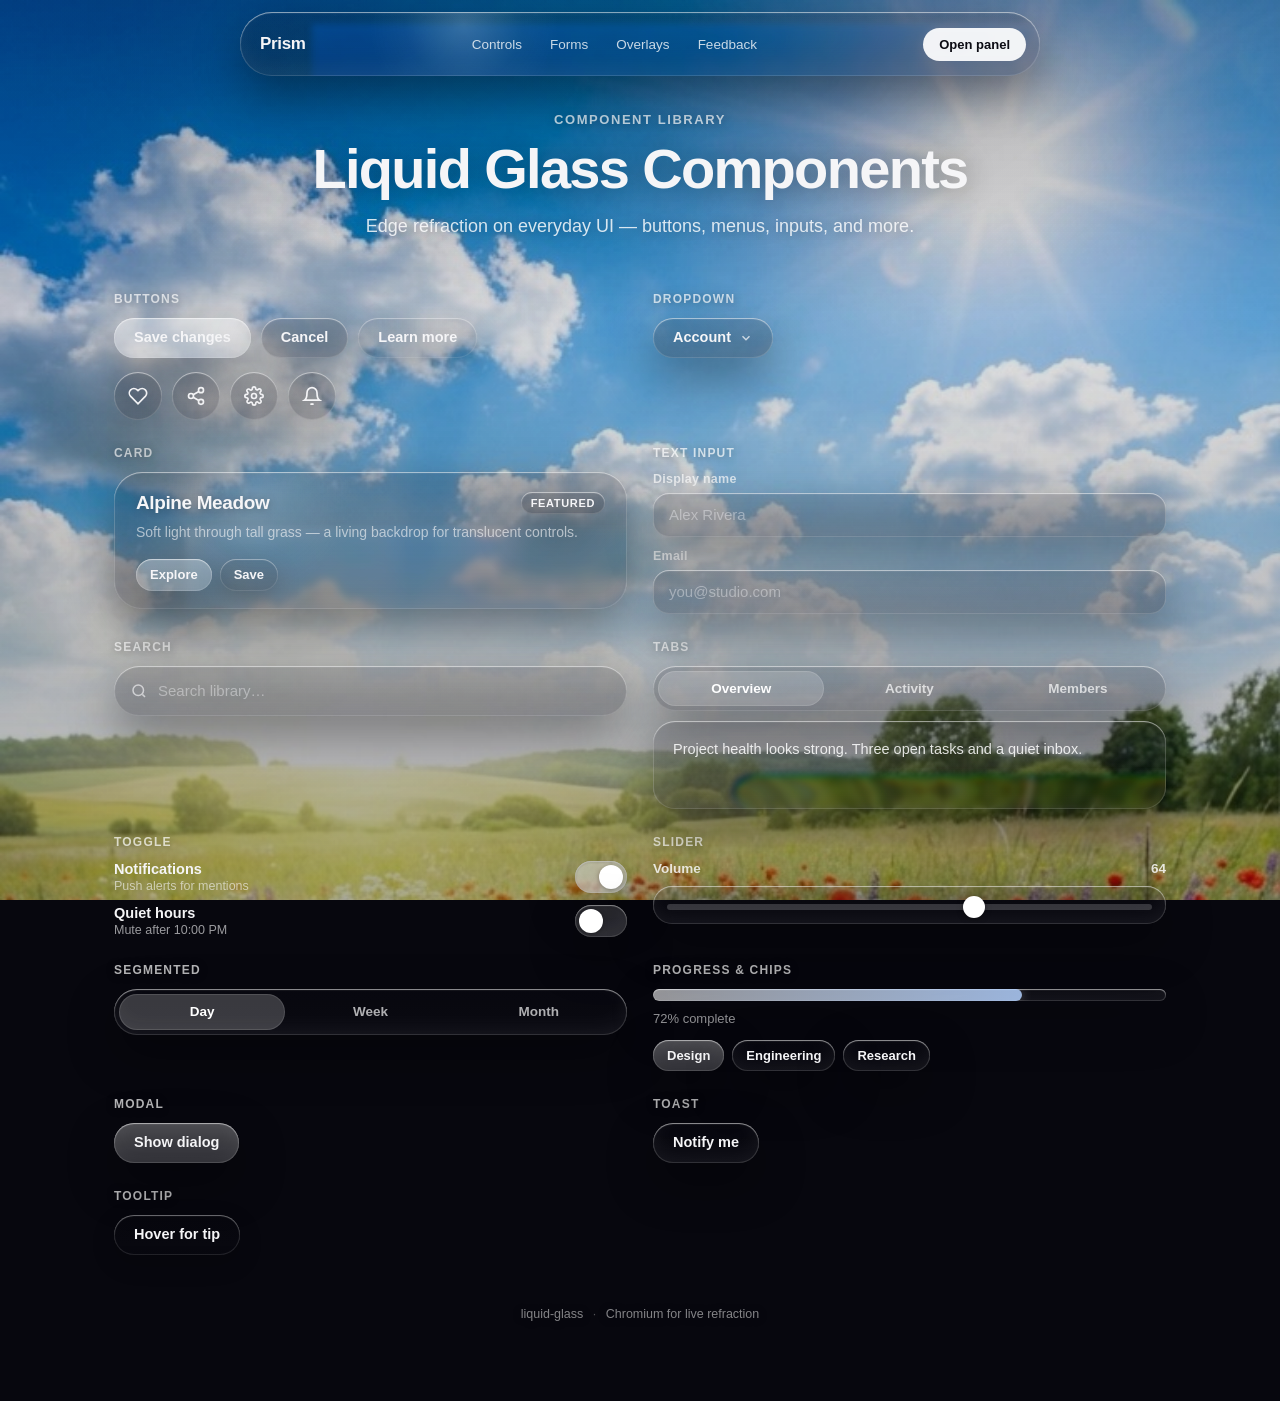
==== showcase/index.html @ c2de2451 "Add liquid-glass library and 12+ component showcase. Ship the zero-dependency refraction module with" ====
<!DOCTYPE html>
<html lang="en">
<head>
  <meta charset="UTF-8">
  <meta name="viewport" content="width=device-width, initial-scale=1.0">
  <title>Liquid Glass Components</title>
  <link rel="stylesheet" href="styles.css">
</head>
<body>
  <img class="bg-photo" src="../liquid-glass/demo/meadow-tall.jpg" alt="" decoding="async">
  <div class="bg-fallback" aria-hidden="true"></div>
  <div class="bg-scrim" aria-hidden="true"></div>

  <!-- 7. Navbar -->
  <header class="navbar lg-surface lg-glare" id="navbar" role="navigation" aria-label="Main">
    <a class="nav-brand" href="#">Prism</a>
    <nav class="nav-links">
      <a href="#buttons">Controls</a>
      <a href="#forms">Forms</a>
      <a href="#overlays">Overlays</a>
      <a href="#feedback">Feedback</a>
    </nav>
    <button type="button" class="nav-cta" id="nav-open-modal">Open panel</button>
  </header>

  <main class="page">
    <section class="hero">
      <p class="hero-kicker">Component library</p>
      <h1>Liquid Glass Components</h1>
      <p class="hero-sub">Edge refraction on everyday UI — buttons, menus, inputs, and more.</p>
    </section>

    <div class="grid">
      <!-- 1–2. Buttons + Icon buttons -->
      <section class="panel" id="buttons">
        <h2 class="panel-title">Buttons</h2>
        <div class="row gap">
          <button type="button" class="btn btn-primary lg-surface" data-glass data-glass-opts='{"scale":-90,"mapBlur":10,"blur":2}'>
            Save changes
          </button>
          <button type="button" class="btn btn-secondary lg-surface" data-glass data-glass-opts='{"scale":-80,"mapBlur":10,"blur":2}'>
            Cancel
          </button>
          <button type="button" class="btn btn-ghost lg-surface" data-glass data-glass-opts='{"scale":-70,"mapBlur":8,"blur":2,"chroma":4}'>
            Learn more
          </button>
        </div>
        <div class="row gap" style="margin-top: 14px">
          <button type="button" class="icon-btn lg-surface" data-glass data-glass-opts='{"scale":-100,"mapBlur":8,"blur":2,"radius":999}' aria-label="Like">
            <svg width="20" height="20" viewBox="0 0 24 24" fill="none" stroke="currentColor" stroke-width="2" aria-hidden="true"><path d="M20.8 4.6a5.5 5.5 0 0 0-7.8 0L12 5.6l-1-1a5.5 5.5 0 0 0-7.8 7.8l1 1L12 21.3l7.8-7.9 1-1a5.5 5.5 0 0 0 0-7.8z"/></svg>
          </button>
          <button type="button" class="icon-btn lg-surface" data-glass data-glass-opts='{"scale":-100,"mapBlur":8,"blur":2,"radius":999}' aria-label="Share">
            <svg width="20" height="20" viewBox="0 0 24 24" fill="none" stroke="currentColor" stroke-width="2" aria-hidden="true"><circle cx="18" cy="5" r="3"/><circle cx="6" cy="12" r="3"/><circle cx="18" cy="19" r="3"/><path d="M8.6 13.5l6.8 4M15.4 6.5l-6.8 4"/></svg>
          </button>
          <button type="button" class="icon-btn lg-surface" data-glass data-glass-opts='{"scale":-100,"mapBlur":8,"blur":2,"radius":999}' aria-label="Settings">
            <svg width="20" height="20" viewBox="0 0 24 24" fill="none" stroke="currentColor" stroke-width="2" aria-hidden="true"><circle cx="12" cy="12" r="3"/><path d="M19.4 15a1.7 1.7 0 0 0 .3 1.8l.1.1a2 2 0 1 1-2.8 2.8l-.1-.1a1.7 1.7 0 0 0-1.8-.3 1.7 1.7 0 0 0-1 1.5V21a2 2 0 1 1-4 0v-.1a1.7 1.7 0 0 0-1-1.5 1.7 1.7 0 0 0-1.8.3l-.1.1a2 2 0 1 1-2.8-2.8l.1-.1a1.7 1.7 0 0 0 .3-1.8 1.7 1.7 0 0 0-1.5-1H3a2 2 0 1 1 0-4h.1a1.7 1.7 0 0 0 1.5-1 1.7 1.7 0 0 0-.3-1.8l-.1-.1a2 2 0 1 1 2.8-2.8l.1.1a1.7 1.7 0 0 0 1.8.3H9a1.7 1.7 0 0 0 1-1.5V3a2 2 0 1 1 4 0v.1a1.7 1.7 0 0 0 1 1.5 1.7 1.7 0 0 0 1.8-.3l.1-.1a2 2 0 1 1 2.8 2.8l-.1.1a1.7 1.7 0 0 0-.3 1.8V9c.3.6.9 1 1.5 1H21a2 2 0 1 1 0 4h-.1a1.7 1.7 0 0 0-1.5 1z"/></svg>
          </button>
          <button type="button" class="icon-btn lg-surface" data-glass data-glass-opts='{"scale":-100,"mapBlur":8,"blur":2,"radius":999}' aria-label="Notifications">
            <svg width="20" height="20" viewBox="0 0 24 24" fill="none" stroke="currentColor" stroke-width="2" aria-hidden="true"><path d="M18 8A6 6 0 0 0 6 8c0 7-3 9-3 9h18s-3-2-3-9"/><path d="M13.7 21a2 2 0 0 1-3.4 0"/></svg>
          </button>
        </div>
      </section>

      <!-- 3. Dropdown -->
      <section class="panel" id="dropdown">
        <h2 class="panel-title">Dropdown</h2>
        <div class="dropdown" id="dropdown-root">
          <button type="button" class="btn btn-secondary lg-surface dropdown-trigger" data-glass data-glass-opts='{"scale":-90,"mapBlur":10,"blur":2}' id="dropdown-btn" aria-haspopup="menu" aria-expanded="false" aria-controls="dropdown-menu">
            Account
            <svg width="14" height="14" viewBox="0 0 24 24" fill="none" stroke="currentColor" stroke-width="2.5" aria-hidden="true"><path d="M6 9l6 6 6-6"/></svg>
          </button>
          <div class="dropdown-menu lg-surface lg-glare" id="dropdown-menu" role="menu" hidden data-glass-lazy data-glass-opts='{"scale":-100,"mapBlur":12,"blur":3}'>
            <button type="button" role="menuitem" class="dropdown-item">Profile</button>
            <button type="button" role="menuitem" class="dropdown-item">Billing</button>
            <button type="button" role="menuitem" class="dropdown-item">Team</button>
            <div class="dropdown-divider" role="separator"></div>
            <button type="button" role="menuitem" class="dropdown-item danger">Sign out</button>
          </div>
        </div>
      </section>

      <!-- 4. Card -->
      <section class="panel" id="card">
        <h2 class="panel-title">Card</h2>
        <article class="card lg-surface lg-glare" data-glass data-glass-opts='{"scale":-110,"mapBlur":12,"blur":3}'>
          <div class="card-top">
            <h3>Alpine Meadow</h3>
            <span class="badge lg-surface" data-glass data-glass-opts='{"scale":-70,"mapBlur":6,"blur":2,"chroma":3}'>Featured</span>
          </div>
          <p class="card-body">Soft light through tall grass — a living backdrop for translucent controls.</p>
          <div class="card-actions">
            <button type="button" class="btn btn-sm btn-primary lg-surface" data-glass data-glass-opts='{"scale":-80,"mapBlur":8,"blur":2}'>Explore</button>
            <button type="button" class="btn btn-sm btn-ghost lg-surface" data-glass data-glass-opts='{"scale":-70,"mapBlur":8,"blur":2}'>Save</button>
          </div>
        </article>
      </section>

      <!-- 5. Text input -->
      <section class="panel" id="forms">
        <h2 class="panel-title">Text input</h2>
        <label class="field">
          <span class="field-label">Display name</span>
          <input type="text" class="input lg-surface" data-glass data-glass-opts='{"scale":-85,"mapBlur":10,"blur":2}' placeholder="Alex Rivera" autocomplete="name" aria-label="Display name">
        </label>
        <label class="field" style="margin-top: 12px">
          <span class="field-label">Email</span>
          <input type="email" class="input lg-surface" data-glass data-glass-opts='{"scale":-85,"mapBlur":10,"blur":2}' placeholder="you@studio.com" autocomplete="email" aria-label="Email">
        </label>
      </section>

      <!-- 6. Search bar -->
      <section class="panel" id="search">
        <h2 class="panel-title">Search</h2>
        <div class="search lg-surface" data-glass data-glass-opts='{"scale":-95,"mapBlur":11,"blur":2.5}' role="search">
          <svg class="search-icon" width="18" height="18" viewBox="0 0 24 24" fill="none" stroke="currentColor" stroke-width="2" aria-hidden="true"><circle cx="11" cy="11" r="7"/><path d="M20 20l-3.5-3.5"/></svg>
          <input type="search" id="search-input" class="search-input" placeholder="Search library…" aria-label="Search library" autocomplete="off">
          <button type="button" class="search-clear" id="search-clear" aria-label="Clear search" hidden>
            <svg width="14" height="14" viewBox="0 0 24 24" fill="none" stroke="currentColor" stroke-width="2.5" aria-hidden="true"><path d="M18 6L6 18M6 6l12 12"/></svg>
          </button>
        </div>
      </section>

      <!-- 8. Tabs -->
      <section class="panel" id="tabs">
        <h2 class="panel-title">Tabs</h2>
        <div class="tabs" id="tabs-root">
          <div class="tab-list lg-surface" data-glass data-glass-opts='{"scale":-90,"mapBlur":10,"blur":2}' role="tablist" aria-label="Views">
            <button type="button" class="tab is-active" role="tab" id="tab-overview" aria-selected="true" aria-controls="panel-overview" data-tab="overview">Overview</button>
            <button type="button" class="tab" role="tab" id="tab-activity" aria-selected="false" aria-controls="panel-activity" data-tab="activity" tabindex="-1">Activity</button>
            <button type="button" class="tab" role="tab" id="tab-members" aria-selected="false" aria-controls="panel-members" data-tab="members" tabindex="-1">Members</button>
          </div>
          <div class="tab-panels lg-surface" data-glass data-glass-opts='{"scale":-100,"mapBlur":12,"blur":3}'>
            <div class="tab-panel is-active" role="tabpanel" id="panel-overview" aria-labelledby="tab-overview">
              <p>Project health looks strong. Three open tasks and a quiet inbox.</p>
            </div>
            <div class="tab-panel" role="tabpanel" id="panel-activity" aria-labelledby="tab-activity" hidden>
              <p>Maya deployed v2.4 · Jordan left a comment on Assets · 2 hours ago</p>
            </div>
            <div class="tab-panel" role="tabpanel" id="panel-members" aria-labelledby="tab-members" hidden>
              <p>You, Maya Chen, Jordan Lee — invite more teammates anytime.</p>
            </div>
          </div>
        </div>
      </section>

      <!-- 9. Toggle / Switch -->
      <section class="panel" id="toggle">
        <h2 class="panel-title">Toggle</h2>
        <div class="switch-list">
          <label class="switch-row">
            <span>
              <span class="switch-title">Notifications</span>
              <span class="switch-desc">Push alerts for mentions</span>
            </span>
            <span class="switch lg-surface" data-glass data-glass-opts='{"scale":-90,"mapBlur":8,"blur":2,"radius":999}'>
              <input type="checkbox" id="switch-notify" checked>
              <span class="switch-track" aria-hidden="true"><span class="switch-thumb"></span></span>
            </span>
          </label>
          <label class="switch-row">
            <span>
              <span class="switch-title">Quiet hours</span>
              <span class="switch-desc">Mute after 10:00 PM</span>
            </span>
            <span class="switch lg-surface" data-glass data-glass-opts='{"scale":-90,"mapBlur":8,"blur":2,"radius":999}'>
              <input type="checkbox" id="switch-quiet">
              <span class="switch-track" aria-hidden="true"><span class="switch-thumb"></span></span>
            </span>
          </label>
        </div>
      </section>

      <!-- 12. Slider -->
      <section class="panel" id="slider">
        <h2 class="panel-title">Slider</h2>
        <div class="slider-wrap">
          <div class="slider-meta">
            <span>Volume</span>
            <span id="slider-value" aria-live="polite">64</span>
          </div>
          <div class="slider-track-shell lg-surface" data-glass data-glass-opts='{"scale":-85,"mapBlur":10,"blur":2,"radius":999}'>
            <input type="range" class="slider" id="volume-slider" min="0" max="100" value="64" aria-label="Volume" aria-valuemin="0" aria-valuemax="100" aria-valuenow="64">
          </div>
        </div>
      </section>

      <!-- Bonus: Segmented control -->
      <section class="panel" id="segmented">
        <h2 class="panel-title">Segmented</h2>
        <div class="segmented lg-surface" data-glass data-glass-opts='{"scale":-90,"mapBlur":10,"blur":2}' role="group" aria-label="Density">
          <button type="button" class="segment is-active" data-segment="day" aria-pressed="true">Day</button>
          <button type="button" class="segment" data-segment="week" aria-pressed="false">Week</button>
          <button type="button" class="segment" data-segment="month" aria-pressed="false">Month</button>
        </div>
      </section>

      <!-- Bonus: Progress + chips -->
      <section class="panel" id="progress">
        <h2 class="panel-title">Progress & chips</h2>
        <div class="progress-wrap lg-surface" data-glass data-glass-opts='{"scale":-80,"mapBlur":10,"blur":2,"radius":999}'>
          <div class="progress-bar" id="progress-bar" role="progressbar" aria-valuenow="72" aria-valuemin="0" aria-valuemax="100" style="--p:72%"></div>
        </div>
        <p class="progress-label"><span id="progress-label">72%</span> complete</p>
        <div class="chip-row">
          <button type="button" class="chip lg-surface is-active" data-glass data-glass-opts='{"scale":-70,"mapBlur":6,"blur":2,"chroma":3}'>Design</button>
          <button type="button" class="chip lg-surface" data-glass data-glass-opts='{"scale":-70,"mapBlur":6,"blur":2,"chroma":3}'>Engineering</button>
          <button type="button" class="chip lg-surface" data-glass data-glass-opts='{"scale":-70,"mapBlur":6,"blur":2,"chroma":3}'>Research</button>
        </div>
      </section>

      <!-- 10–11. Modal + Toast triggers -->
      <section class="panel" id="overlays">
        <h2 class="panel-title">Modal</h2>
        <div class="row gap">
          <button type="button" class="btn btn-primary lg-surface" data-glass data-glass-opts='{"scale":-90,"mapBlur":10,"blur":2}' id="open-modal">
            Show dialog
          </button>
        </div>
      </section>

      <section class="panel" id="feedback">
        <h2 class="panel-title">Toast</h2>
        <div class="row gap">
          <button type="button" class="btn btn-secondary lg-surface" data-glass data-glass-opts='{"scale":-90,"mapBlur":10,"blur":2}' id="show-toast">
            Notify me
          </button>
        </div>
      </section>

      <!-- Bonus: Tooltip host -->
      <section class="panel" id="tooltip">
        <h2 class="panel-title">Tooltip</h2>
        <div class="tooltip-wrap">
          <button type="button" class="btn btn-ghost lg-surface" data-glass data-glass-opts='{"scale":-80,"mapBlur":10,"blur":2}' id="tooltip-host" aria-describedby="tooltip-pop">
            Hover for tip
          </button>
          <div class="tooltip lg-surface" id="tooltip-pop" role="tooltip" hidden data-glass-lazy data-glass-opts='{"scale":-80,"mapBlur":8,"blur":2}'>
            Keyboard shortcut: ⌘K
          </div>
        </div>
      </section>
    </div>

    <footer class="page-foot">
      <span>liquid-glass</span>
      <span class="dot">·</span>
      <span>Chromium for live refraction</span>
    </footer>
  </main>

  <!-- Modal -->
  <div class="modal-root" id="modal-root" hidden>
    <div class="modal-backdrop" id="modal-backdrop"></div>
    <div class="modal lg-surface lg-glare" id="modal" role="dialog" aria-modal="true" aria-labelledby="modal-title" data-glass-lazy data-glass-opts='{"scale":-110,"mapBlur":14,"blur":3}'>
      <h2 id="modal-title">Share workspace</h2>
      <p class="modal-body">Anyone with the link can view this project. You can revoke access later in Settings.</p>
      <label class="field">
        <span class="field-label">Link</span>
        <input type="text" class="input input-plain" value="https://prism.app/s/meadow" readonly aria-label="Share link">
      </label>
      <div class="modal-actions">
        <button type="button" class="btn btn-ghost" id="modal-cancel">Close</button>
        <button type="button" class="btn btn-primary" id="modal-confirm">Copy link</button>
      </div>
    </div>
  </div>

  <!-- Toast host -->
  <div class="toast-host" id="toast-host" aria-live="polite" aria-relevant="additions"></div>

  <script src="../liquid-glass/liquid-glass.js"></script>
  <script src="app.js"></script>
</body>
</html>
---- showcase/styles.css ----
/* Liquid Glass Component Showcase */

:root {
  --bg: #07070e;
  --ink: #f5f5f7;
  --ink-dim: rgba(245, 245, 247, 0.62);
  --ink-mute: rgba(245, 245, 247, 0.42);
  --accent: #7eb6ff;
  --danger: #ff8f9a;
  --radius-sm: 12px;
  --radius-md: 16px;
  --radius-lg: 22px;
  --radius-xl: 28px;
  --nav-h: 64px;
  --ease: cubic-bezier(0.25, 0.8, 0.25, 1);
  --font: -apple-system, BlinkMacSystemFont, "SF Pro Display", "SF Pro Text",
    "Segoe UI", Roboto, "Helvetica Neue", Arial, sans-serif;
}

*,
*::before,
*::after {
  margin: 0;
  padding: 0;
  box-sizing: border-box;
}

html {
  scroll-behavior: smooth;
}

body {
  font-family: var(--font);
  background: var(--bg);
  color: var(--ink);
  min-height: 100vh;
  overflow-x: hidden;
  -webkit-font-smoothing: antialiased;
  -moz-osx-font-smoothing: grayscale;
}

/* ---- Photographic background ---- */
.bg-photo {
  position: fixed;
  inset: 0;
  z-index: 0;
  width: 100%;
  height: 100%;
  object-fit: cover;
  object-position: center top;
  pointer-events: none;
  user-select: none;
}

.bg-fallback {
  position: fixed;
  inset: 0;
  z-index: -1;
  background:
    radial-gradient(ellipse 80% 60% at 20% 30%, #3d6b4a 0%, transparent 55%),
    radial-gradient(ellipse 70% 50% at 80% 70%, #8a6b3d 0%, transparent 50%),
    radial-gradient(ellipse 50% 40% at 50% 100%, #2a4a6b 0%, transparent 45%),
    linear-gradient(165deg, #1a2a1e 0%, #0e1520 50%, #1a1828 100%);
}

.bg-scrim {
  position: fixed;
  inset: 0;
  z-index: 1;
  pointer-events: none;
  background:
    radial-gradient(ellipse 90% 70% at 50% 0%, rgba(7, 7, 14, 0.15), transparent 60%),
    linear-gradient(180deg,
      rgba(7, 7, 14, 0.28) 0%,
      rgba(7, 7, 14, 0.12) 35%,
      rgba(7, 7, 14, 0.35) 100%);
}

/* ---- Shared glass material dressing (optics via liquid-glass.js) ---- */
.lg-surface {
  border-radius: var(--radius-lg);
  background: linear-gradient(
    180deg,
    rgba(14, 14, 22, 0.18),
    rgba(14, 14, 22, 0.32)
  );
  box-shadow:
    0 18px 48px rgba(0, 0, 0, 0.38),
    inset 0 1px 1px rgba(255, 255, 255, 0.5),
    inset 0 -8px 20px rgba(255, 255, 255, 0.06),
    inset 0 0 0 1px rgba(255, 255, 255, 0.13);
  color: var(--ink);
  position: relative;
  isolation: isolate;
}

.lg-glare::after {
  content: "";
  position: absolute;
  inset: 0;
  border-radius: inherit;
  background: radial-gradient(
    140px circle at var(--gx, 28%) var(--gy, 18%),
    rgba(255, 255, 255, 0.2),
    rgba(255, 255, 255, 0.04) 42%,
    transparent 68%
  );
  pointer-events: none;
  z-index: 0;
}

.lg-surface > * {
  position: relative;
  z-index: 1;
}

/* ---- Page shell ---- */
.page {
  position: relative;
  z-index: 2;
  max-width: 1100px;
  margin: 0 auto;
  padding: calc(var(--nav-h) + 36px) 20px 80px;
}

.hero {
  text-align: center;
  margin-bottom: 40px;
  padding: 12px 8px 8px;
}

.hero-kicker {
  font-size: 13px;
  font-weight: 600;
  letter-spacing: 0.12em;
  text-transform: uppercase;
  color: rgba(255, 255, 255, 0.72);
  text-shadow: 0 1px 10px rgba(0, 0, 0, 0.35);
  margin-bottom: 12px;
}

.hero h1 {
  font-size: clamp(34px, 6vw, 56px);
  font-weight: 700;
  letter-spacing: -0.03em;
  line-height: 1.08;
  text-shadow: 0 2px 28px rgba(0, 0, 0, 0.4);
}

.hero-sub {
  margin-top: 14px;
  font-size: clamp(15px, 2vw, 18px);
  color: rgba(255, 255, 255, 0.82);
  max-width: 36em;
  margin-inline: auto;
  line-height: 1.45;
  text-shadow: 0 1px 14px rgba(0, 0, 0, 0.4);
}

.grid {
  display: grid;
  grid-template-columns: repeat(2, minmax(0, 1fr));
  gap: 18px;
}

@media (max-width: 760px) {
  .grid {
    grid-template-columns: 1fr;
  }
}

.panel {
  padding: 4px;
}

.panel-title {
  font-size: 12px;
  font-weight: 650;
  letter-spacing: 0.1em;
  text-transform: uppercase;
  color: rgba(255, 255, 255, 0.7);
  margin-bottom: 12px;
  text-shadow: 0 1px 8px rgba(0, 0, 0, 0.35);
}

.row {
  display: flex;
  flex-wrap: wrap;
  align-items: center;
}

.gap {
  gap: 10px;
}

/* ---- Navbar ---- */
.navbar {
  position: fixed;
  top: 12px;
  left: 50%;
  transform: translateX(-50%);
  z-index: 40;
  width: min(1040px, calc(100% - 24px));
  height: var(--nav-h);
  padding: 0 14px 0 20px;
  border-radius: 999px;
  display: flex;
  align-items: center;
  gap: 16px;
  max-width: 800px;
}

.nav-brand {
  font-weight: 700;
  font-size: 17px;
  letter-spacing: -0.02em;
  color: var(--ink);
  text-decoration: none;
  flex: none;
}

.nav-links {
  display: flex;
  gap: 4px;
  flex: 1;
  min-width: 0;
  justify-content: center;
}

.nav-links a {
  color: rgba(255, 255, 255, 0.78);
  text-decoration: none;
  font-size: 13.5px;
  font-weight: 500;
  padding: 8px 12px;
  border-radius: 999px;
  transition: background 0.18s var(--ease), color 0.18s var(--ease);
  white-space: nowrap;
}

.nav-links a:hover {
  background: rgba(255, 255, 255, 0.1);
  color: #fff;
}

.nav-cta {
  flex: none;
  border: none;
  cursor: pointer;
  font: 600 13px/1 var(--font);
  padding: 10px 16px;
  border-radius: 999px;
  background: rgba(255, 255, 255, 0.92);
  color: #0c0c14;
  transition: transform 0.15s var(--ease), box-shadow 0.15s var(--ease);
}

.nav-cta:hover {
  transform: scale(1.03);
  box-shadow: 0 6px 20px rgba(255, 255, 255, 0.22);
}

.nav-cta:active {
  transform: scale(0.98);
}

@media (max-width: 640px) {
  .nav-links {
    display: none;
  }
  .navbar {
    padding: 0 10px 0 18px;
  }
}

/* ---- Buttons ---- */
.btn {
  display: inline-flex;
  align-items: center;
  justify-content: center;
  gap: 8px;
  border: none;
  cursor: pointer;
  font: 600 14.5px/1.1 var(--font);
  padding: 12px 20px;
  border-radius: 999px;
  color: var(--ink);
  transition: transform 0.15s var(--ease), box-shadow 0.15s var(--ease),
    background 0.15s var(--ease), opacity 0.15s var(--ease);
  -webkit-tap-highlight-color: transparent;
}

.btn:hover {
  transform: translateY(-1px) scale(1.02);
}

.btn:active {
  transform: scale(0.98);
}

.btn:focus-visible {
  outline: 2px solid rgba(255, 255, 255, 0.7);
  outline-offset: 3px;
}

.btn-sm {
  padding: 9px 14px;
  font-size: 13px;
}

.btn-primary {
  background: linear-gradient(
    180deg,
    rgba(255, 255, 255, 0.28),
    rgba(255, 255, 255, 0.14)
  );
}

.btn-secondary {
  /* inherits lg-surface when combined */
}

.btn-ghost {
  background: linear-gradient(
    180deg,
    rgba(14, 14, 22, 0.08),
    rgba(14, 14, 22, 0.16)
  );
  box-shadow:
    0 8px 24px rgba(0, 0, 0, 0.2),
    inset 0 1px 1px rgba(255, 255, 255, 0.35),
    inset 0 0 0 1px rgba(255, 255, 255, 0.1);
}

/* ---- Icon button ---- */
.icon-btn {
  width: 48px;
  height: 48px;
  border: none;
  border-radius: 50%;
  cursor: pointer;
  display: inline-flex;
  align-items: center;
  justify-content: center;
  color: var(--ink);
  transition: transform 0.15s var(--ease);
  -webkit-tap-highlight-color: transparent;
}

.icon-btn:hover {
  transform: scale(1.06);
}

.icon-btn:active {
  transform: scale(0.96);
}

.icon-btn:focus-visible {
  outline: 2px solid rgba(255, 255, 255, 0.7);
  outline-offset: 3px;
}

/* ---- Dropdown ---- */
.dropdown {
  position: relative;
  display: inline-block;
}

.dropdown-trigger svg {
  opacity: 0.75;
  transition: transform 0.2s var(--ease);
}

.dropdown.is-open .dropdown-trigger svg {
  transform: rotate(180deg);
}

.dropdown-menu {
  position: absolute;
  top: calc(100% + 8px);
  left: 0;
  min-width: 200px;
  max-width: 280px;
  padding: 8px;
  border-radius: var(--radius-md);
  z-index: 30;
  display: flex;
  flex-direction: column;
  gap: 2px;
  animation: pop-in 0.18s var(--ease);
}

.dropdown-menu[hidden] {
  display: none;
}

.dropdown-item {
  border: none;
  background: transparent;
  color: var(--ink);
  font: 500 14px/1.2 var(--font);
  text-align: left;
  padding: 11px 12px;
  border-radius: 10px;
  cursor: pointer;
  transition: background 0.12s ease;
}

.dropdown-item:hover,
.dropdown-item:focus-visible {
  background: rgba(255, 255, 255, 0.12);
  outline: none;
}

.dropdown-item.danger {
  color: var(--danger);
}

.dropdown-divider {
  height: 1px;
  margin: 4px 6px;
  background: linear-gradient(
    90deg,
    transparent,
    rgba(255, 255, 255, 0.2),
    transparent
  );
}

@keyframes pop-in {
  from {
    opacity: 0;
    transform: translateY(-6px) scale(0.97);
  }
  to {
    opacity: 1;
    transform: none;
  }
}

/* ---- Card ---- */
.card {
  padding: 20px 22px 18px;
  border-radius: var(--radius-xl);
  max-width: 100%;
}

.card-top {
  display: flex;
  align-items: center;
  justify-content: space-between;
  gap: 10px;
  margin-bottom: 8px;
}

.card h3 {
  font-size: 19px;
  font-weight: 700;
  letter-spacing: -0.02em;
  text-shadow: 0 1px 8px rgba(0, 0, 0, 0.3);
}

.card-body {
  font-size: 14px;
  line-height: 1.5;
  color: var(--ink-dim);
  margin-bottom: 16px;
}

.card-actions {
  display: flex;
  gap: 8px;
  flex-wrap: wrap;
}

/* ---- Badge / Chip ---- */
.badge {
  font-size: 11px;
  font-weight: 700;
  letter-spacing: 0.06em;
  text-transform: uppercase;
  padding: 5px 10px;
  border-radius: 999px;
  flex: none;
}

.chip-row {
  display: flex;
  flex-wrap: wrap;
  gap: 8px;
  margin-top: 14px;
}

.chip {
  border: none;
  cursor: pointer;
  font: 600 13px/1 var(--font);
  padding: 9px 14px;
  border-radius: 999px;
  color: var(--ink);
  transition: transform 0.12s var(--ease), background 0.15s ease;
}

.chip:hover {
  transform: scale(1.03);
}

.chip.is-active {
  background: linear-gradient(
    180deg,
    rgba(255, 255, 255, 0.28),
    rgba(255, 255, 255, 0.14)
  );
}

/* ---- Form fields ---- */
.field {
  display: flex;
  flex-direction: column;
  gap: 7px;
}

.field-label {
  font-size: 12.5px;
  font-weight: 600;
  color: rgba(255, 255, 255, 0.72);
  letter-spacing: 0.02em;
}

.input {
  width: 100%;
  padding: 13px 16px;
  border: none;
  border-radius: var(--radius-md);
  font: 500 15px/1.2 var(--font);
  color: var(--ink);
  outline: none;
  transition: box-shadow 0.15s ease;
}

.input::placeholder {
  color: rgba(245, 245, 247, 0.4);
}

.input:focus {
  box-shadow:
    0 18px 48px rgba(0, 0, 0, 0.38),
    inset 0 1px 1px rgba(255, 255, 255, 0.55),
    inset 0 -8px 20px rgba(255, 255, 255, 0.06),
    inset 0 0 0 1.5px rgba(255, 255, 255, 0.35);
}

.input-plain {
  background: rgba(255, 255, 255, 0.08);
  border: 1px solid rgba(255, 255, 255, 0.16);
  border-radius: var(--radius-md);
  box-shadow: none;
  padding: 12px 14px;
  font: 500 14px/1.2 var(--font);
  color: var(--ink);
  width: 100%;
  outline: none;
}

.input-plain:focus {
  border-color: rgba(255, 255, 255, 0.4);
}

/* ---- Search ---- */
.search {
  display: flex;
  align-items: center;
  gap: 10px;
  padding: 4px 8px 4px 16px;
  border-radius: 999px;
  max-width: 100%;
}

.search-icon {
  flex: none;
  opacity: 0.65;
  color: var(--ink);
}

.search-input {
  flex: 1;
  min-width: 0;
  border: none;
  background: transparent;
  color: var(--ink);
  font: 500 15px/1.2 var(--font);
  padding: 12px 0;
  outline: none;
}

.search-input::placeholder {
  color: rgba(245, 245, 247, 0.42);
}

.search-input::-webkit-search-cancel-button {
  display: none;
}

.search-clear {
  flex: none;
  width: 32px;
  height: 32px;
  border: none;
  border-radius: 50%;
  background: rgba(255, 255, 255, 0.12);
  color: var(--ink);
  cursor: pointer;
  display: inline-flex;
  align-items: center;
  justify-content: center;
  transition: background 0.12s ease;
}

.search-clear:hover {
  background: rgba(255, 255, 255, 0.22);
}

.search-clear[hidden] {
  display: none;
}

/* ---- Tabs ---- */
.tabs {
  display: flex;
  flex-direction: column;
  gap: 10px;
}

.tab-list {
  display: flex;
  padding: 5px;
  border-radius: 999px;
  gap: 2px;
}

.tab {
  flex: 1;
  border: none;
  background: transparent;
  color: rgba(255, 255, 255, 0.7);
  font: 600 13.5px/1 var(--font);
  padding: 11px 12px;
  border-radius: 999px;
  cursor: pointer;
  transition: background 0.18s var(--ease), color 0.18s var(--ease);
  white-space: nowrap;
}

.tab:hover {
  color: #fff;
}

.tab.is-active {
  background: rgba(255, 255, 255, 0.18);
  color: #fff;
  box-shadow: inset 0 0 0 1px rgba(255, 255, 255, 0.12);
}

.tab:focus-visible {
  outline: 2px solid rgba(255, 255, 255, 0.6);
  outline-offset: 2px;
}

.tab-panels {
  padding: 18px 20px;
  border-radius: var(--radius-lg);
  min-height: 88px;
}

.tab-panel p {
  font-size: 14.5px;
  line-height: 1.5;
  color: rgba(255, 255, 255, 0.85);
}

.tab-panel[hidden] {
  display: none;
}

/* ---- Switch ---- */
.switch-list {
  display: flex;
  flex-direction: column;
  gap: 12px;
}

.switch-row {
  display: flex;
  align-items: center;
  justify-content: space-between;
  gap: 16px;
  cursor: pointer;
  user-select: none;
}

.switch-title {
  display: block;
  font-size: 14.5px;
  font-weight: 600;
}

.switch-desc {
  display: block;
  font-size: 12.5px;
  color: var(--ink-dim);
  margin-top: 2px;
}

.switch {
  position: relative;
  flex: none;
  width: 52px;
  height: 32px;
  border-radius: 999px;
  display: block;
}

.switch input {
  position: absolute;
  inset: 0;
  width: 100%;
  height: 100%;
  opacity: 0;
  margin: 0;
  cursor: pointer;
  z-index: 2;
}

.switch-track {
  position: absolute;
  inset: 0;
  border-radius: inherit;
  background: rgba(255, 255, 255, 0.12);
  box-shadow: inset 0 1px 3px rgba(0, 0, 0, 0.25);
  transition: background 0.2s var(--ease);
  pointer-events: none;
}

.switch-thumb {
  position: absolute;
  top: 4px;
  left: 4px;
  width: 24px;
  height: 24px;
  border-radius: 50%;
  background: #fff;
  box-shadow: 0 1px 5px rgba(0, 0, 0, 0.35);
  transition: transform 0.22s cubic-bezier(0.3, 1.35, 0.4, 1);
  display: block;
}

.switch input:checked + .switch-track {
  background: rgba(255, 255, 255, 0.48);
}

.switch input:checked + .switch-track .switch-thumb {
  transform: translateX(20px);
}

.switch input:focus-visible + .switch-track {
  outline: 2px solid rgba(255, 255, 255, 0.7);
  outline-offset: 3px;
}

/* ---- Slider ---- */
.slider-wrap {
  display: flex;
  flex-direction: column;
  gap: 10px;
}

.slider-meta {
  display: flex;
  justify-content: space-between;
  font-size: 13.5px;
  font-weight: 600;
  color: rgba(255, 255, 255, 0.85);
}

.slider-track-shell {
  padding: 10px 14px;
  border-radius: 999px;
}

.slider {
  -webkit-appearance: none;
  appearance: none;
  width: 100%;
  height: 6px;
  border-radius: 999px;
  background: rgba(255, 255, 255, 0.18);
  outline: none;
  cursor: pointer;
}

.slider::-webkit-slider-thumb {
  -webkit-appearance: none;
  appearance: none;
  width: 22px;
  height: 22px;
  border-radius: 50%;
  background: #fff;
  box-shadow: 0 1px 6px rgba(0, 0, 0, 0.35);
  border: none;
  cursor: grab;
  transition: transform 0.12s ease;
}

.slider::-webkit-slider-thumb:hover {
  transform: scale(1.08);
}

.slider::-webkit-slider-thumb:active {
  cursor: grabbing;
}

.slider::-moz-range-thumb {
  width: 22px;
  height: 22px;
  border-radius: 50%;
  background: #fff;
  box-shadow: 0 1px 6px rgba(0, 0, 0, 0.35);
  border: none;
  cursor: grab;
}

.slider::-moz-range-track {
  height: 6px;
  border-radius: 999px;
  background: rgba(255, 255, 255, 0.18);
}

/* ---- Segmented ---- */
.segmented {
  display: flex;
  padding: 5px;
  border-radius: 999px;
  gap: 2px;
}

.segment {
  flex: 1;
  border: none;
  background: transparent;
  color: rgba(255, 255, 255, 0.68);
  font: 600 13.5px/1 var(--font);
  padding: 11px 10px;
  border-radius: 999px;
  cursor: pointer;
  transition: background 0.18s var(--ease), color 0.18s var(--ease);
}

.segment.is-active {
  background: rgba(255, 255, 255, 0.2);
  color: #fff;
  box-shadow: inset 0 0 0 1px rgba(255, 255, 255, 0.12);
}

.segment:hover {
  color: #fff;
}

/* ---- Progress ---- */
.progress-wrap {
  height: 12px;
  border-radius: 999px;
  overflow: hidden;
  padding: 0;
}

.progress-bar {
  height: 100%;
  width: var(--p, 0%);
  border-radius: inherit;
  background: linear-gradient(
    90deg,
    rgba(255, 255, 255, 0.55),
    rgba(180, 210, 255, 0.85)
  );
  box-shadow: 0 0 12px rgba(255, 255, 255, 0.25);
  transition: width 0.35s var(--ease);
}

.progress-label {
  margin-top: 10px;
  font-size: 13px;
  color: var(--ink-dim);
}

/* ---- Modal ---- */
.modal-root {
  position: fixed;
  inset: 0;
  z-index: 60;
  display: flex;
  align-items: center;
  justify-content: center;
  padding: 20px;
}

.modal-root[hidden] {
  display: none;
}

.modal-backdrop {
  position: absolute;
  inset: 0;
  background: rgba(6, 6, 12, 0.48);
  backdrop-filter: blur(6px);
  -webkit-backdrop-filter: blur(6px);
  animation: fade-in 0.2s ease;
}

.modal {
  position: relative;
  z-index: 1;
  width: min(400px, 100%);
  max-height: min(90vh, 560px);
  overflow: auto;
  padding: 26px 24px 20px;
  border-radius: var(--radius-xl);
  animation: pop-in 0.22s var(--ease);
}

.modal h2 {
  font-size: 22px;
  font-weight: 700;
  letter-spacing: -0.02em;
  margin-bottom: 8px;
}

.modal-body {
  font-size: 14.5px;
  line-height: 1.5;
  color: var(--ink-dim);
  margin-bottom: 18px;
}

.modal-actions {
  display: flex;
  justify-content: flex-end;
  gap: 8px;
  margin-top: 18px;
}

.modal .btn {
  /* solid-ish actions inside modal (no nested glass maps) */
  background: rgba(255, 255, 255, 0.12);
  box-shadow: inset 0 0 0 1px rgba(255, 255, 255, 0.14);
}

.modal .btn-primary {
  background: rgba(255, 255, 255, 0.9);
  color: #0c0c14;
  box-shadow: none;
}

.modal .btn-ghost {
  background: transparent;
  box-shadow: none;
  color: rgba(255, 255, 255, 0.85);
}

@keyframes fade-in {
  from { opacity: 0; }
  to { opacity: 1; }
}

/* ---- Toast ---- */
.toast-host {
  position: fixed;
  bottom: 24px;
  left: 50%;
  transform: translateX(-50%);
  z-index: 70;
  display: flex;
  flex-direction: column;
  align-items: center;
  gap: 10px;
  width: min(360px, calc(100% - 32px));
  pointer-events: none;
}

.toast {
  width: 100%;
  padding: 14px 16px;
  border-radius: var(--radius-md);
  display: flex;
  align-items: center;
  gap: 12px;
  pointer-events: auto;
  animation: toast-in 0.28s var(--ease);
  font-size: 14px;
  font-weight: 500;
}

.toast.is-leaving {
  animation: toast-out 0.22s ease forwards;
}

.toast-icon {
  flex: none;
  width: 28px;
  height: 28px;
  border-radius: 50%;
  background: rgba(255, 255, 255, 0.16);
  display: flex;
  align-items: center;
  justify-content: center;
}

.toast-text {
  flex: 1;
  line-height: 1.35;
}

.toast-dismiss {
  flex: none;
  border: none;
  background: transparent;
  color: rgba(255, 255, 255, 0.7);
  cursor: pointer;
  padding: 4px;
  border-radius: 6px;
  line-height: 0;
}

.toast-dismiss:hover {
  color: #fff;
  background: rgba(255, 255, 255, 0.1);
}

@keyframes toast-in {
  from {
    opacity: 0;
    transform: translateY(12px) scale(0.96);
  }
  to {
    opacity: 1;
    transform: none;
  }
}

@keyframes toast-out {
  to {
    opacity: 0;
    transform: translateY(8px) scale(0.96);
  }
}

/* ---- Tooltip ---- */
.tooltip-wrap {
  position: relative;
  display: inline-block;
}

.tooltip {
  position: absolute;
  left: 50%;
  bottom: calc(100% + 10px);
  transform: translateX(-50%);
  padding: 8px 12px;
  border-radius: 10px;
  font-size: 12.5px;
  font-weight: 500;
  white-space: nowrap;
  z-index: 25;
  pointer-events: none;
  animation: pop-in 0.15s var(--ease);
}

.tooltip[hidden] {
  display: none;
}

/* ---- Footer ---- */
.page-foot {
  margin-top: 48px;
  text-align: center;
  font-size: 12.5px;
  color: rgba(255, 255, 255, 0.5);
  text-shadow: 0 1px 8px rgba(0, 0, 0, 0.4);
}

.page-foot .dot {
  margin: 0 6px;
  opacity: 0.6;
}

/* Reduce motion */
@media (prefers-reduced-motion: reduce) {
  *,
  *::before,
  *::after {
    animation-duration: 0.01ms !important;
    transition-duration: 0.01ms !important;
  }
}
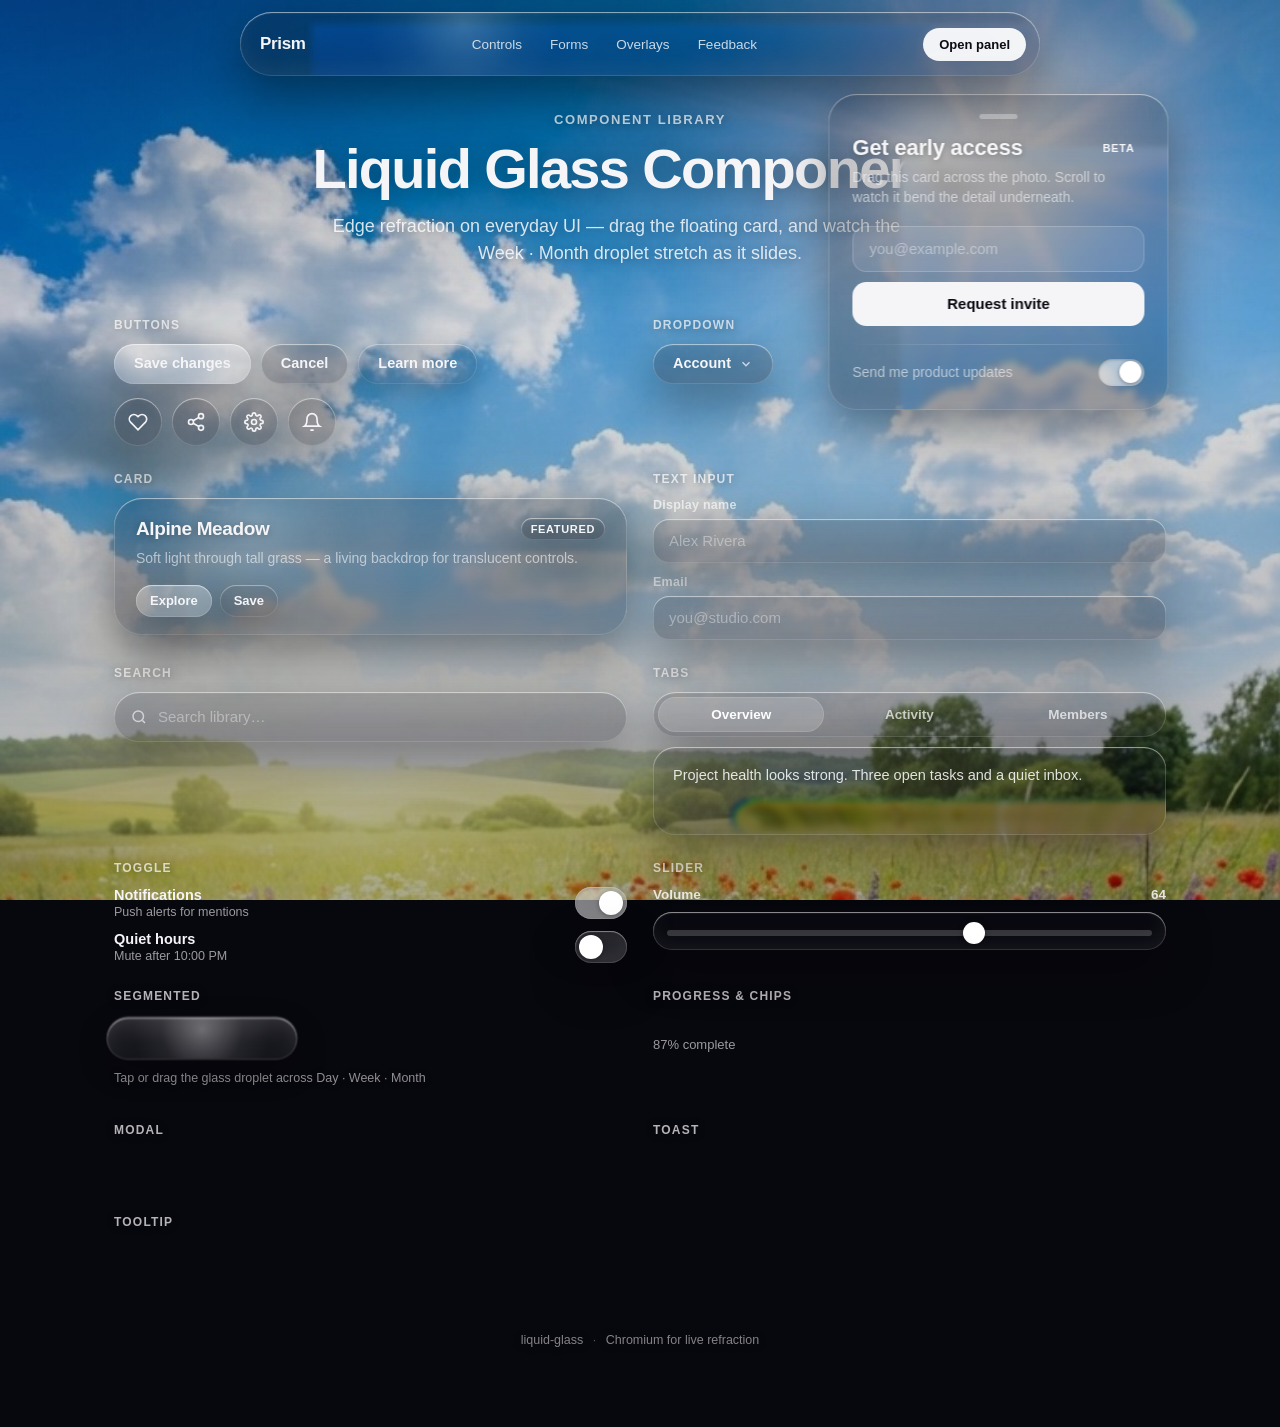
==== commit 0d8df348: "Add liquid droplet segmented control and draggable float card. Segmented Day/Week/Month uses a magni" ====
--- a/showcase/index.html
+++ b/showcase/index.html
@@ -27,7 +27,7 @@
     <section class="hero">
       <p class="hero-kicker">Component library</p>
       <h1>Liquid Glass Components</h1>
-      <p class="hero-sub">Edge refraction on everyday UI — buttons, menus, inputs, and more.</p>
+      <p class="hero-sub">Edge refraction on everyday UI — drag the floating card, and watch the Day · Week · Month droplet stretch as it slides.</p>
     </section>
 
     <div class="grid">
@@ -184,14 +184,24 @@
         </div>
       </section>
 
-      <!-- Bonus: Segmented control -->
+      <!-- Bonus: Segmented control (liquid droplet thumb) -->
       <section class="panel" id="segmented">
         <h2 class="panel-title">Segmented</h2>
-        <div class="segmented lg-surface" data-glass data-glass-opts='{"scale":-90,"mapBlur":10,"blur":2}' role="group" aria-label="Density">
-          <button type="button" class="segment is-active" data-segment="day" aria-pressed="true">Day</button>
-          <button type="button" class="segment" data-segment="week" aria-pressed="false">Week</button>
-          <button type="button" class="segment" data-segment="month" aria-pressed="false">Month</button>
-        </div>
+        <div class="segmented lg-surface" id="segmented-density" data-glass data-glass-opts='{"scale":-80,"mapBlur":10,"blur":2,"border":0.1}' role="group" aria-label="Range">
+          <div
+            class="seg-thumb lg-surface lg-glare"
+            id="seg-thumb"
+            aria-hidden="true"
+            data-glass-lazy
+            data-glass-opts='{"scale":-130,"mapBlur":11,"blur":2.5,"chroma":7,"border":0.14}'
+          ></div>
+          <div class="seg-options">
+            <button type="button" class="segment is-active" data-segment="day" aria-pressed="true">Day</button>
+            <button type="button" class="segment" data-segment="week" aria-pressed="false">Week</button>
+            <button type="button" class="segment" data-segment="month" aria-pressed="false">Month</button>
+          </div>
+        </div>
+        <p class="seg-hint">Tap or drag the glass droplet across Day · Week · Month</p>
       </section>
 
       <!-- Bonus: Progress + chips -->
@@ -268,6 +278,26 @@
   <!-- Toast host -->
   <div class="toast-host" id="toast-host" aria-live="polite" aria-relevant="additions"></div>
 
+  <!-- Floating draggable glass card (original demo interaction) -->
+  <div class="float-card lg-surface lg-glare" id="float-card" role="group" aria-label="Early access signup">
+    <div class="float-card-grip" aria-hidden="true"></div>
+    <div class="float-card-head">
+      <h2>Get early access</h2>
+      <span class="badge float-card-badge">Beta</span>
+    </div>
+    <p class="float-card-sub">Drag this card across the photo. Scroll to watch it bend the detail underneath.</p>
+    <form class="float-card-form" onsubmit="return false">
+      <input type="email" name="email" placeholder="you@example.com" aria-label="Email address" autocomplete="email">
+      <button type="submit">Request invite</button>
+    </form>
+    <div class="float-card-divider" aria-hidden="true"></div>
+    <label class="float-card-switch">
+      <span>Send me product updates</span>
+      <input type="checkbox" checked>
+      <span class="float-switch-track" aria-hidden="true"><span class="float-switch-thumb"></span></span>
+    </label>
+  </div>
+
   <script src="../liquid-glass/liquid-glass.js"></script>
   <script src="app.js"></script>
 </body>
--- a/showcase/styles.css
+++ b/showcase/styles.css
@@ -835,34 +835,94 @@
   background: rgba(255, 255, 255, 0.18);
 }
 
-/* ---- Segmented ---- */
+/* ---- Segmented (liquid droplet thumb) ---- */
 .segmented {
-  display: flex;
+  position: relative;
+  display: block;
   padding: 5px;
   border-radius: 999px;
+  touch-action: none;
+  user-select: none;
+  overflow: visible;
+}
+
+.seg-options {
+  position: relative;
+  z-index: 2;
+  display: flex;
   gap: 2px;
+}
+
+/* Moving glass droplet — refraction lives here */
+.seg-thumb {
+  /* override `.lg-surface > * { position: relative }` */
+  position: absolute !important;
+  z-index: 1;
+  top: 0;
+  left: 0;
+  width: 40px;
+  height: 36px;
+  margin: 0;
+  padding: 0;
+  border-radius: 999px;
+  pointer-events: none;
+  will-change: transform, width, height, left, top;
+  /* More translucent so it reads as a magnifying lens over the track */
+  background: linear-gradient(
+    180deg,
+    rgba(255, 255, 255, 0.16),
+    rgba(14, 14, 22, 0.12)
+  );
+  box-shadow:
+    0 10px 28px rgba(0, 0, 0, 0.28),
+    0 0 0 1px rgba(255, 255, 255, 0.22),
+    inset 0 1px 1px rgba(255, 255, 255, 0.55),
+    inset 0 -6px 16px rgba(255, 255, 255, 0.08);
+}
+
+.seg-thumb.lg-glare::after {
+  background: radial-gradient(
+    90px circle at var(--gx, 30%) var(--gy, 20%),
+    rgba(255, 255, 255, 0.34),
+    rgba(255, 255, 255, 0.06) 40%,
+    transparent 68%
+  );
 }
 
 .segment {
   flex: 1;
   border: none;
   background: transparent;
-  color: rgba(255, 255, 255, 0.68);
+  color: rgba(255, 255, 255, 0.62);
   font: 600 13.5px/1 var(--font);
   padding: 11px 10px;
   border-radius: 999px;
   cursor: pointer;
-  transition: background 0.18s var(--ease), color 0.18s var(--ease);
+  transition: color 0.18s var(--ease);
+  position: relative;
+  z-index: 2;
+  -webkit-tap-highlight-color: transparent;
 }
 
 .segment.is-active {
-  background: rgba(255, 255, 255, 0.2);
   color: #fff;
-  box-shadow: inset 0 0 0 1px rgba(255, 255, 255, 0.12);
+  text-shadow: 0 1px 8px rgba(0, 0, 0, 0.25);
 }
 
 .segment:hover {
   color: #fff;
+}
+
+.segment:focus-visible {
+  outline: 2px solid rgba(255, 255, 255, 0.65);
+  outline-offset: 2px;
+}
+
+.seg-hint {
+  margin-top: 10px;
+  font-size: 12.5px;
+  color: rgba(255, 255, 255, 0.55);
+  text-shadow: 0 1px 6px rgba(0, 0, 0, 0.35);
 }
 
 /* ---- Progress ---- */
@@ -1092,6 +1152,168 @@
   opacity: 0.6;
 }
 
+/* ---- Floating draggable card (original demo) ---- */
+.float-card {
+  position: fixed;
+  left: 0;
+  top: 0;
+  z-index: 35;
+  width: min(340px, calc(100vw - 32px));
+  padding: 20px 24px 24px;
+  border-radius: var(--radius-xl);
+  cursor: grab;
+  touch-action: none;
+  will-change: transform;
+  /* rest above page content; transform applied by GlassCard */
+}
+
+.float-card:active {
+  cursor: grabbing;
+}
+
+.float-card-grip {
+  width: 38px;
+  height: 5px;
+  border-radius: 3px;
+  background: rgba(255, 255, 255, 0.35);
+  margin: 0 auto 16px;
+}
+
+.float-card-head {
+  display: flex;
+  align-items: center;
+  justify-content: space-between;
+  gap: 10px;
+}
+
+.float-card h2 {
+  font-size: 22px;
+  font-weight: 700;
+  letter-spacing: -0.01em;
+  text-shadow: 0 1px 6px rgba(0, 0, 0, 0.3);
+}
+
+.float-card-badge {
+  /* reuses .badge material */
+}
+
+.float-card-sub {
+  margin-top: 6px;
+  margin-bottom: 18px;
+  font-size: 14px;
+  line-height: 1.45;
+  color: var(--ink-dim);
+}
+
+.float-card-form input {
+  width: 100%;
+  padding: 13px 16px;
+  border-radius: 14px;
+  border: 1px solid rgba(255, 255, 255, 0.18);
+  background: rgba(255, 255, 255, 0.09);
+  color: var(--ink);
+  font: 500 15px/1.2 var(--font);
+  outline: none;
+  cursor: text;
+  transition: border-color 0.15s ease, background 0.15s ease;
+}
+
+.float-card-form input::placeholder {
+  color: rgba(245, 245, 247, 0.45);
+}
+
+.float-card-form input:focus {
+  border-color: rgba(255, 255, 255, 0.5);
+  background: rgba(255, 255, 255, 0.13);
+}
+
+.float-card-form button {
+  width: 100%;
+  margin-top: 10px;
+  padding: 13px 16px;
+  border: none;
+  border-radius: 14px;
+  cursor: pointer;
+  background: var(--ink);
+  color: #0a0a12;
+  font: 600 15px/1.2 var(--font);
+  transition: transform 0.15s ease, box-shadow 0.15s ease;
+}
+
+.float-card-form button:hover {
+  transform: scale(1.02);
+  box-shadow: 0 6px 24px rgba(255, 255, 255, 0.22);
+}
+
+.float-card-divider {
+  height: 1px;
+  margin: 18px -4px 0;
+  background: linear-gradient(
+    90deg,
+    transparent,
+    rgba(255, 255, 255, 0.22),
+    transparent
+  );
+}
+
+.float-card-switch {
+  display: flex;
+  align-items: center;
+  justify-content: space-between;
+  gap: 12px;
+  margin-top: 14px;
+  font-size: 14px;
+  color: var(--ink-dim);
+  cursor: pointer;
+  user-select: none;
+}
+
+.float-card-switch input {
+  position: absolute;
+  opacity: 0;
+  pointer-events: none;
+}
+
+.float-switch-track {
+  flex: none;
+  width: 46px;
+  height: 27px;
+  border-radius: 999px;
+  background: rgba(255, 255, 255, 0.18);
+  box-shadow: inset 0 1px 3px rgba(0, 0, 0, 0.25);
+  transition: background 0.2s ease;
+  display: block;
+  position: relative;
+}
+
+.float-switch-thumb {
+  position: absolute;
+  top: 2.5px;
+  left: 3px;
+  width: 22px;
+  height: 22px;
+  border-radius: 50%;
+  background: #fff;
+  box-shadow: 0 1px 4px rgba(0, 0, 0, 0.35);
+  transition: transform 0.22s cubic-bezier(0.3, 1.3, 0.4, 1);
+  display: block;
+}
+
+.float-card-switch input:checked + .float-switch-track {
+  background: rgba(255, 255, 255, 0.55);
+}
+
+.float-card-switch input:checked + .float-switch-track .float-switch-thumb {
+  transform: translateX(18px);
+}
+
+@media (max-width: 520px) {
+  .float-card {
+    /* still usable; slightly tighter */
+    width: min(300px, calc(100vw - 24px));
+  }
+}
+
 /* Reduce motion */
 @media (prefers-reduced-motion: reduce) {
   *,
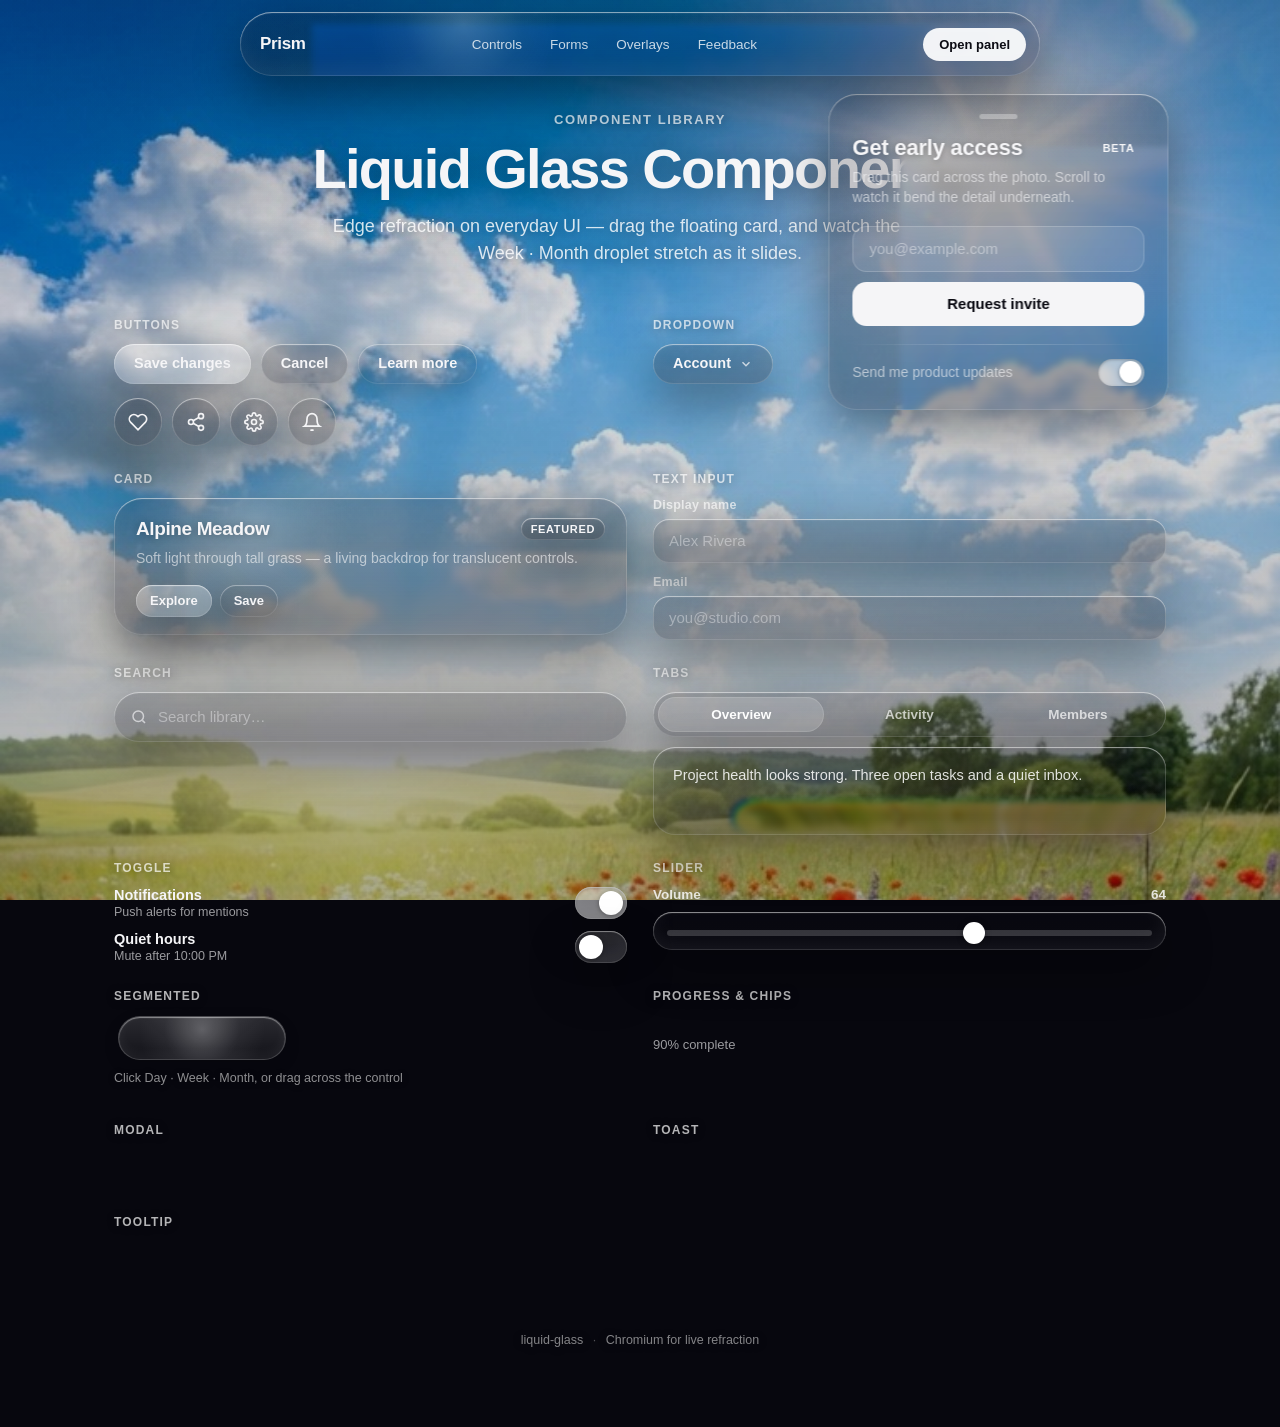
==== commit 736ad77b: "Fix segmented droplet: clearer thumb, option click, pad bounds. Make only the sliding thumb more tra" ====
--- a/showcase/index.html
+++ b/showcase/index.html
@@ -189,11 +189,11 @@
         <h2 class="panel-title">Segmented</h2>
         <div class="segmented lg-surface" id="segmented-density" data-glass data-glass-opts='{"scale":-80,"mapBlur":10,"blur":2,"border":0.1}' role="group" aria-label="Range">
           <div
-            class="seg-thumb lg-surface lg-glare"
+            class="seg-thumb lg-glare"
             id="seg-thumb"
             aria-hidden="true"
             data-glass-lazy
-            data-glass-opts='{"scale":-130,"mapBlur":11,"blur":2.5,"chroma":7,"border":0.14}'
+            data-glass-opts='{"scale":-100,"mapBlur":10,"blur":2,"chroma":5,"border":0.16,"saturate":1.35}'
           ></div>
           <div class="seg-options">
             <button type="button" class="segment is-active" data-segment="day" aria-pressed="true">Day</button>
@@ -201,7 +201,7 @@
             <button type="button" class="segment" data-segment="month" aria-pressed="false">Month</button>
           </div>
         </div>
-        <p class="seg-hint">Tap or drag the glass droplet across Day · Week · Month</p>
+        <p class="seg-hint">Click Day · Week · Month, or drag across the control</p>
       </section>
 
       <!-- Bonus: Progress + chips -->
--- a/showcase/styles.css
+++ b/showcase/styles.css
@@ -841,8 +841,9 @@
   display: block;
   padding: 5px;
   border-radius: 999px;
-  touch-action: none;
+  touch-action: pan-y;
   user-select: none;
+  /* allow vertical thumb overflow; clip is not used so top/bottom can peek */
   overflow: visible;
 }
 
@@ -851,11 +852,14 @@
   z-index: 2;
   display: flex;
   gap: 2px;
-}
-
-/* Moving glass droplet — refraction lives here */
+  /* options must receive clicks above the visual thumb */
+  pointer-events: auto;
+}
+
+/* Moving glass droplet — refraction only; more transparent than other glass */
+.segmented > .seg-thumb,
 .seg-thumb {
-  /* override `.lg-surface > * { position: relative }` */
+  /* override `.lg-surface > * { position: relative }` and shared dark tint */
   position: absolute !important;
   z-index: 1;
   top: 0;
@@ -865,27 +869,28 @@
   margin: 0;
   padding: 0;
   border-radius: 999px;
-  pointer-events: none;
+  /* never steal clicks — options under/over handle selection */
+  pointer-events: none !important;
   will-change: transform, width, height, left, top;
-  /* More translucent so it reads as a magnifying lens over the track */
+  /* lighter / clearer than default .lg-surface — not a black slab */
   background: linear-gradient(
     180deg,
-    rgba(255, 255, 255, 0.16),
-    rgba(14, 14, 22, 0.12)
-  );
+    rgba(255, 255, 255, 0.14),
+    rgba(255, 255, 255, 0.05)
+  ) !important;
   box-shadow:
-    0 10px 28px rgba(0, 0, 0, 0.28),
-    0 0 0 1px rgba(255, 255, 255, 0.22),
-    inset 0 1px 1px rgba(255, 255, 255, 0.55),
-    inset 0 -6px 16px rgba(255, 255, 255, 0.08);
+    0 6px 18px rgba(0, 0, 0, 0.12),
+    0 0 0 1px rgba(255, 255, 255, 0.28),
+    inset 0 1px 1px rgba(255, 255, 255, 0.45),
+    inset 0 -4px 12px rgba(255, 255, 255, 0.06) !important;
 }
 
 .seg-thumb.lg-glare::after {
   background: radial-gradient(
     90px circle at var(--gx, 30%) var(--gy, 20%),
-    rgba(255, 255, 255, 0.34),
-    rgba(255, 255, 255, 0.06) 40%,
-    transparent 68%
+    rgba(255, 255, 255, 0.28),
+    rgba(255, 255, 255, 0.05) 42%,
+    transparent 70%
   );
 }
 
@@ -900,8 +905,9 @@
   cursor: pointer;
   transition: color 0.18s var(--ease);
   position: relative;
-  z-index: 2;
+  z-index: 3;
   -webkit-tap-highlight-color: transparent;
+  pointer-events: auto;
 }
 
 .segment.is-active {
